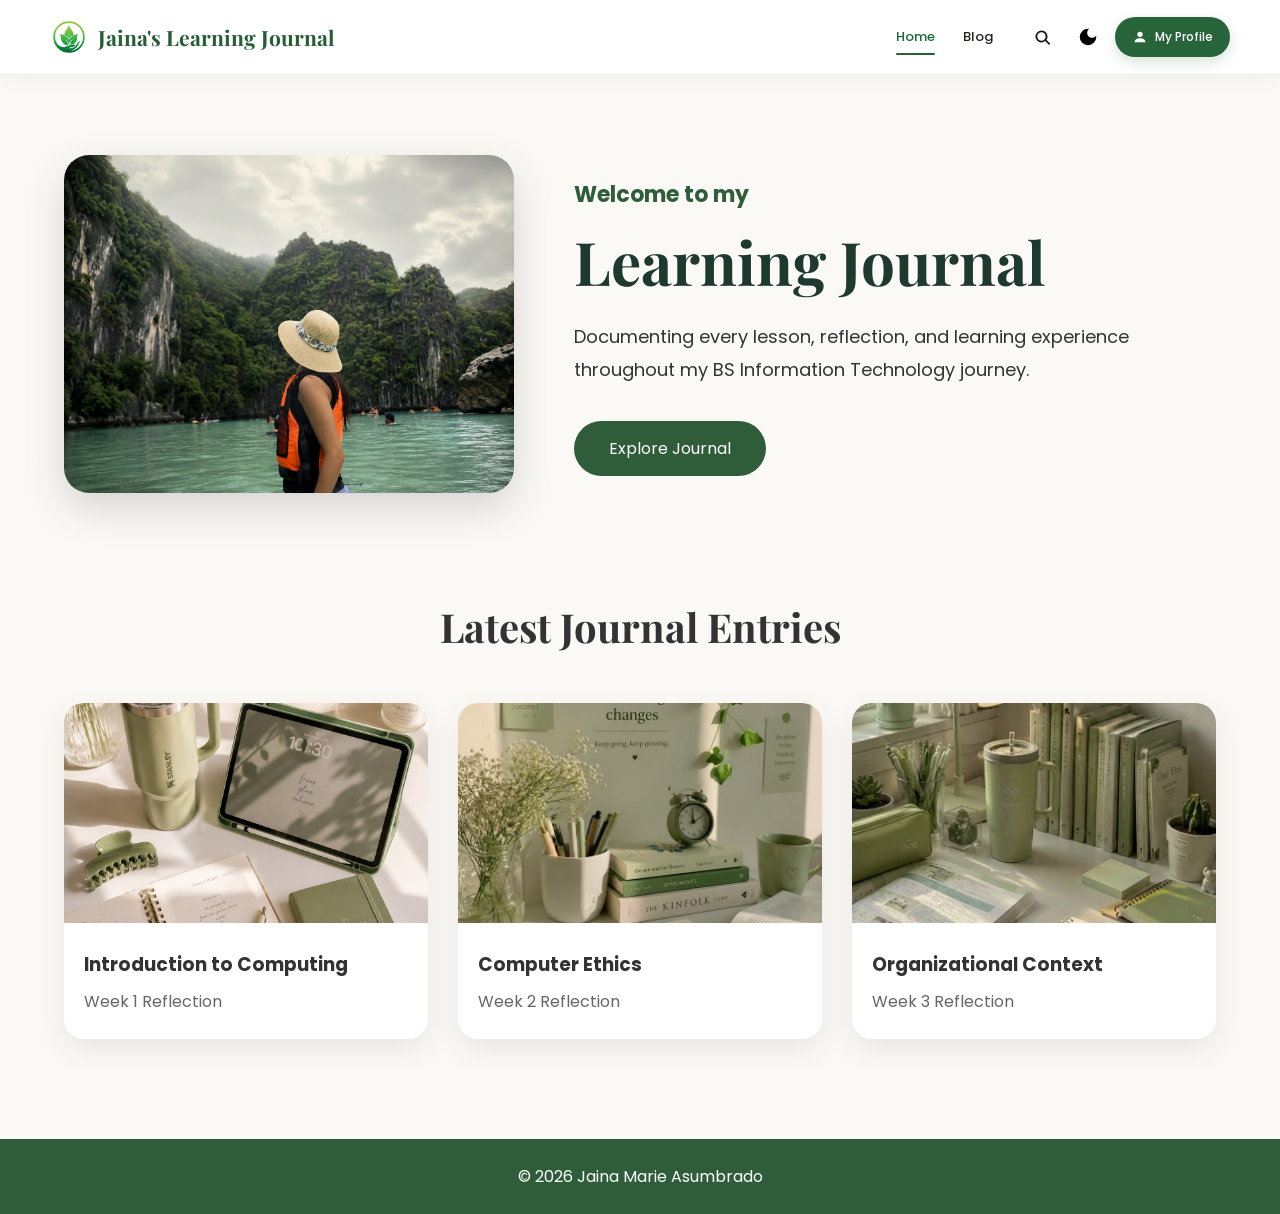
==== index.html @ c0e6b87e "Initial commit" ====
<!DOCTYPE html>
<html lang="en">
<head>
    <meta charset="UTF-8">
    <meta name="viewport" content="width=device-width, initial-scale=1.0">
    <title>Jaina's Learning Journal</title>

    <!-- Google Fonts -->
    <link href="https://fonts.googleapis.com/css2?family=Playfair+Display:wght@600;700&family=Poppins:wght@300;400;500;600&display=swap" rel="stylesheet">

    <!-- CSS -->
    <link rel="stylesheet" href="css/style.css">
    <link rel="stylesheet" href="css/responsive.css">
</head>
<body>

<!-- ================= NAVBAR ================= -->
<header class="site-header">
    <nav class="navbar">

        <!-- LOGO -->
        <a href="index.html" class="logo">
            <img
                src="images/logo.png"
                alt="Jaina's Learning Journal Logo"
            >

            <span>Jaina's Learning Journal</span>
        </a>

        <!-- RIGHT SIDE -->
        <div class="nav-menu">

            <ul class="nav-links">
                <li>
                    <a href="index.html" class="active">
                        Home
                    </a>
                </li>

                <li>
                    <a href="blog.html">
                        Blog
                    </a>
                </li>
            </ul>

            <div class="nav-actions">

                <!-- SEARCH BUTTON -->
                <button
                    type="button"
                    class="nav-icon-button"
                    id="navSearchButton"
                    aria-label="Search journal entries"
                    title="Search"
                >
                    <svg viewBox="0 0 24 24" aria-hidden="true">
                        <path
                            d="M10.8 4a6.8 6.8 0 1 0 4.25 12.1l4.42 4.42 1.41-1.41-4.42-4.42A6.8 6.8 0 0 0 10.8 4Zm0 2a4.8 4.8 0 1 1 0 9.6 4.8 4.8 0 0 1 0-9.6Z"
                        />
                    </svg>
                </button>

                <!-- DARK AND LIGHT MODE BUTTON -->
               <button
                     type="button"
                     class="nav-icon-button theme-switch"
                    id="theme-switch"
                    aria-label="Switch to dark mode"
                    title="Switch to dark mode"
                >
                    <img
                        src="images/dark-mode.svg"
                        alt=""
                        class="theme-icon moon-icon"
                    >

                    <img
                        src="images/light-mode.svg"
                        alt=""
                        class="theme-icon sun-icon"
                    >
                    </button>

                <!-- PROFILE BUTTON -->
                <a href="myprofile.html" class="profile-button">
                    <svg viewBox="0 0 24 24" aria-hidden="true">
                        <path
                            d="M12 12a4 4 0 1 0 0-8 4 4 0 0 0 0 8Zm0 2c-4.42 0-8 2.24-8 5v1h16v-1c0-2.76-3.58-5-8-5Z"
                        />
                    </svg>

                    <span>My Profile</span>
                </a>

            </div>

        </div>

    </nav>
</header>

    <!-- ================= HERO ================= -->
    <section class="hero">

        <div class="hero-image">
            <img src="images/hero.png" alt="Hero Image">
        </div>

        <div class="hero-content">

            <h3>Welcome to my</h3>

            <h1>Learning Journal</h1>

            <p>
                Documenting every lesson, reflection,
                and learning experience throughout
                my BS Information Technology journey.
            </p>

            <a href="blog.html" class="btn">
    Explore Journal
</a>

        </div>

    </section>

    <!-- ================= LATEST POSTS ================= -->

    <section class="latest">

        <h2>Latest Journal Entries</h2>

        <div class="cards">

            <div class="card">
                <img src="images/journal/post1.png" alt="">
                <h3>Introduction to Computing</h3>
                <p>Week 1 Reflection</p>
            </div>

            <div class="card">
                <img src="images/journal/post2.png" alt="">
                <h3>Computer Ethics</h3>
                <p>Week 2 Reflection</p>
            </div>

            <div class="card">
                <img src="images/journal/post3.png" alt="">
                <h3>Organizational Context</h3>
                <p>Week 3 Reflection</p>
            </div>

        </div>

    </section>

    <!-- ================= FOOTER ================= -->

    <footer>

        <p>
            © 2026 Jaina Marie Asumbrado
        </p>

    </footer>

    <script src="js/script.js"></script>

</body>
</html>
---- css/style.css ----
/* Google Font */
*{
    margin:0;
    padding:0;
    box-sizing:border-box;
    font-family:'Poppins',sans-serif;
}

html{
    scroll-behavior:smooth;
}

body{
    background:#FAF9F6;
    color:#333;
}

/* =========================================
   NAVBAR
========================================= */

.site-header{
    position:sticky;
    top:0;
    z-index:1000;

    width:100%;

    background:#ffffff;
    border-bottom:1px solid #eeeeea;

    box-shadow:0 3px 18px rgba(28,50,33,.05);
}

.navbar{
    width:min(1180px, calc(100% - 40px));
    min-height:74px;

    margin:0 auto;

    display:flex;
    align-items:center;
    justify-content:space-between;

    gap:40px;
}

/* LOGO */

.logo{
    display:inline-flex;
    align-items:center;
    gap:10px;

    color:#255d35;
    text-decoration:none;
    white-space:nowrap;
}

.logo img{
    width:38px;
    height:38px;

    display:block;
    object-fit:contain;
}

.logo span{
    color:#255d35;

    font-family:'Playfair Display', serif;
    font-size:21px;
    font-weight:700;
    line-height:1;
}

/* NAVIGATION MENU */

.nav-menu{
    margin-left:auto;

    display:flex;
    align-items:center;
    gap:30px;
}

.nav-links{
    display:flex;
    align-items:center;
    gap:28px;

    margin:0;
    padding:0;

    list-style:none;
}

.nav-links a {
    position: relative;
    min-height: 74px;

    display: flex;
    align-items: center;

    color: #202320;
    text-decoration: none;

    font-size: 13px;
    font-weight: 500;

    transition:
        color 0.25s ease,
        transform 0.25s ease;
}

.nav-links a:hover,
.nav-links a.active {
    color: #256238;
}

.nav-links a:hover {
    transform: translateY(-2px);
}

.nav-links a::after {
    content: "";
    position: absolute;
    left: 0;
    bottom: -4px;

    width: 100%;
    height: 2px;

    background: #256238;
    border-radius: 20px;

    transform: scaleX(0);
    transform-origin: center;
    transition: transform 0.3s ease;
}

.nav-links a:hover::after,
.nav-links a.active::after {
    transform: scaleX(1);
}

/* NAVBAR ACTIONS */

.nav-actions{
    display:flex;
    align-items:center;
    gap:8px;
}

/* SEARCH AND THEME ICON BUTTONS */

.nav-icon-button{
    position:relative;

    width:38px;
    height:38px;

    display:flex;
    align-items:center;
    justify-content:center;

    padding:0;

    background:transparent;
    color:#151815;

    border:0;
    border-radius:50%;

    appearance:none;
    cursor:pointer;

    transition:
        background-color .25s ease,
        color .25s ease,
        transform .25s ease;
}

.nav-icon-button:hover{
    background:#edf4ee;
    color:#256238;

    transform:translateY(-1px);
}

.nav-icon-button:focus-visible{
    outline:3px solid rgba(37,98,56,.18);
    outline-offset:2px;
}

.nav-icon-button svg{
    width:21px;
    height:21px;

    display:block;
    fill:currentColor;
}

/* DARK MODE ICONS */

.theme-switch{
    overflow:hidden;
}

.theme-icon{
    position:absolute;

    width:22px;
    height:22px;

    display:block;
    object-fit:contain;

    pointer-events:none;

    filter:brightness(0) saturate(100%);

    transition:
        opacity .3s ease,
        transform .35s ease;
}

.moon-icon{
    opacity:1;
    transform:rotate(0deg) scale(1);
}

.sun-icon{
    opacity:0;
    transform:rotate(-90deg) scale(.45);
}

/* PROFILE BUTTON */

.profile-button{
    min-height:40px;

    display:inline-flex;
    align-items:center;
    justify-content:center;
    gap:7px;

    padding:0 17px;

    background:#28643a;
    color:#ffffff;

    border-radius:50px;

    text-decoration:none;
    white-space:nowrap;

    font-size:12px;
    font-weight:500;

    box-shadow:0 5px 14px rgba(40,100,58,.18);

    transition:
        background-color .25s ease,
        box-shadow .25s ease,
        transform .25s ease;
}

.profile-button svg{
    width:16px;
    height:16px;

    fill:currentColor;
}

.profile-button:hover{
    background:#1f522f;

    box-shadow:0 8px 18px rgba(40,100,58,.24);

    transform:translateY(-1px);
}

.profile-button:focus-visible{
    outline:3px solid rgba(40,100,58,.2);
    outline-offset:3px;
}

/* HERO */

.hero{
    width:90%;
    max-width:1200px;
    margin:80px auto;
    display:flex;
    align-items:center;
    justify-content:space-between;
    gap:60px;
}

.hero-image img{
    width:450px;
    border-radius:25px;
    box-shadow:0 15px 40px rgba(0,0,0,.15);
}

.hero-content h3{
    color:#2F5D3A;
    font-size:22px;
    margin-bottom:10px;
}

.hero-content h1{
    font-family:'Playfair Display',serif;
    font-size:60px;
    margin-bottom:20px;
    color:#1e3a2f;
}

.hero-content p{
    font-size:18px;
    line-height:1.8;
    margin-bottom:35px;
}

.btn{
    display:inline-block;
    background:#2F5D3A;
    color:white;
    text-decoration:none;
    padding:15px 35px;
    border-radius:50px;
    transition:.3s;
}

.btn:hover{
    background:#406f4a;
    transform:translateY(-3px);
}

/* LATEST POSTS */

.latest{
    width:90%;
    max-width:1200px;
    margin:100px auto;
}

.latest h2{
    text-align:center;
    font-size:40px;
    font-family:'Playfair Display',serif;
    margin-bottom:50px;
}

.cards{
    display:grid;
    grid-template-columns:repeat(3,1fr);
    gap:30px;
}

.card{
    background:white;
    border-radius:20px;
    overflow:hidden;
    box-shadow:0 10px 30px rgba(0,0,0,.08);
    transition:.3s;
}

.card:hover{
    transform:translateY(-10px);
}

.card img{
    width:100%;
    height:220px;
    object-fit:cover;
}

.card h3{
    padding:20px 20px 10px;
}

.card p{
    padding:0 20px 25px;
    color:#666;
}

/* FOOTER */

footer{
    margin-top:100px;
    background:#2F5D3A;
    color:white;
    text-align:center;
    padding:25px;
}

/* BLOG PAGE */

.blog-header{
    text-align:center;
    padding:80px 20px 40px;
}

.blog-header h1{
    font-size:50px;
    font-family:'Playfair Display', serif;
    color:#2F5D3A;
}

.blog-header p{
    margin-top:15px;
    color:#666;
    font-size:18px;
}

.search-area{
    width:90%;
    max-width:1200px;
    margin:auto;
    display:flex;
    justify-content:space-between;
    gap:20px;
    margin-bottom:40px;
}

.search-area input{
    flex:1;
    padding:15px;
    border-radius:10px;
    border:none;
    box-shadow:0 5px 15px rgba(0,0,0,.08);
    font-size:16px;
}

.search-area button{
    background:#2F5D3A;
    color:white;
    border:none;
    padding:15px 30px;
    border-radius:10px;
    cursor:pointer;
}

.journal-container{
    width:90%;
    max-width:1200px;
    margin:auto;
    display:grid;
    grid-template-columns:repeat(auto-fit,minmax(320px,1fr));
    gap:30px;
    margin-bottom:80px;
}

.journal-card{
    background:white;
    border-radius:18px;
    overflow:hidden;
    box-shadow:0 10px 25px rgba(0,0,0,.08);
    transition:.3s;
}

.journal-card:hover{
    transform:translateY(-8px);
}

.journal-card img{
    width:100%;
    height:220px;
    object-fit:cover;
}

.journal-content{
    padding:20px;
}

.week{
    display:inline-block;
    background:#E7F3EA;
    color:#2F5D3A;
    padding:6px 12px;
    border-radius:20px;
    font-size:14px;
    margin-bottom:10px;
}

.journal-content h2{
    margin-bottom:10px;
}

.journal-content p{
    color:#666;
    line-height:1.6;
}

.date{
    margin-top:20px;
    color:#999;
    font-size:14px;
}
/* MODAL */

.modal{
    position:fixed;
    inset:0;
    background:rgba(0,0,0,.45);
    display:none;
    justify-content:center;
    align-items:center;
    z-index:999;
}

.modal-content{
    width:90%;
    max-width:550px;
    background:white;
    padding:30px;
    border-radius:20px;
}

.modal-content h2{
    margin-bottom:20px;
    color:#2F5D3A;
}

.modal-content input,
.modal-content textarea{

    width:100%;
    padding:14px;
    margin-bottom:15px;

    border:1px solid #ddd;

    border-radius:10px;

    font-size:15px;
}

.modal-buttons{

    display:flex;

    justify-content:flex-end;

    gap:10px;
}

.modal-buttons button{

    padding:12px 24px;

    border:none;

    border-radius:10px;

    cursor:pointer;
}

#cancelBtn{

    background:#999;
    color:white;
}

#saveBtn{

    background:#2F5D3A;
    color:white;
}
.card-buttons{
    display:flex;
    gap:10px;
    margin-top:15px;
}

.edit-btn,
.delete-btn{
    border:none;
    padding:8px 16px;
    border-radius:8px;
    cursor:pointer;
    font-size:14px;
}

.edit-btn{
    background:#2F5D3A;
    color:white;
}

.delete-btn{
    background:#d9534f;
    color:white;
}

.edit-btn:hover{
    background:#24482d;
}

.delete-btn:hover{
    background:#c9302c;
}
/* =========================================
   THEME ICON ANIMATION
========================================= */

.theme-icon{
    position:absolute;
    width:22px;
    height:22px;
    object-fit:contain;
    pointer-events:none;

    transition:
        opacity .3s ease,
        transform .4s ease,
        filter .3s ease;
}

/* Light mode: moon ang visible */

.moon-icon{
    opacity:1;
    transform:rotate(0deg) scale(1);
}

.sun-icon{
    opacity:0;
    transform:rotate(-90deg) scale(.45);
}

/* Dark mode: sun ang visible */

body.dark-mode .moon-icon{
    opacity:0;
    transform:rotate(90deg) scale(.45);
}

body.dark-mode .sun-icon{
    opacity:1;
    transform:rotate(0deg) scale(1);
    filter:brightness(0) invert(1);
}
/* =========================================
   DARK MODE: SHARED ELEMENTS AND HOMEPAGE
========================================= */

body{
    transition:
        background-color .3s ease,
        color .3s ease;
}

body.dark-mode{
    background:#111713;
    color:#e8efe9;
}

/* Navbar */

body.dark-mode .site-header,
body.dark-mode header{
    background:#171e19;
    border-color:#2d3930;
    box-shadow:0 4px 20px rgba(0,0,0,.28);
}

body.dark-mode .logo span{
    color:#a7d4af;
}

body.dark-mode .nav-links a{
    color:#d8e1da;
}

body.dark-mode .nav-links a:hover,
body.dark-mode .nav-links a.active{
    color:#91c99c;
}

body.dark-mode .nav-links a::after{
    background:#91c99c;
}

body.dark-mode .nav-icon-button{
    color:#edf3ee;
}

body.dark-mode .nav-icon-button:hover{
    background:#263229;
    color:#a7d4af;
}

body.dark-mode .profile-button{
    background:#347444;
    color:#ffffff;
}

body.dark-mode .profile-button:hover{
    background:#408750;
}

/* Homepage hero */

body.dark-mode .hero-content h3{
    color:#91c99c;
}

body.dark-mode .hero-content h1{
    color:#d9eadc;
}

body.dark-mode .hero-content p{
    color:#bdc9c0;
}

body.dark-mode .hero-image img{
    box-shadow:0 18px 45px rgba(0,0,0,.4);
}

/* Homepage latest posts */

body.dark-mode .latest h2{
    color:#e7eee8;
}

body.dark-mode .card{
    background:#1b241d;
    border:1px solid #2e3931;
    box-shadow:0 10px 30px rgba(0,0,0,.3);
}

body.dark-mode .card h3{
    color:#edf3ee;
}

body.dark-mode .card p{
    color:#aebbb1;
}

/* Shared buttons */

body.dark-mode .btn{
    background:#347444;
}

body.dark-mode .btn:hover{
    background:#408750;
}

/* Footer */

body.dark-mode footer{
    background:#173d22;
    color:#edf3ee;
}

/* =========================================
   HOMEPAGE DARK MODE
========================================= */

body.dark-mode{
    background:#111713;
    color:#e8efe9;
}

body.dark-mode header,
body.dark-mode .site-header{
    background:#171e19;
    border-color:#2d3930;
    box-shadow:0 4px 20px rgba(0,0,0,.28);
}

body.dark-mode .logo span{
    color:#a7d4af;
}

body.dark-mode .nav-links a{
    color:#d8e1da;
}

body.dark-mode .nav-links a:hover,
body.dark-mode .nav-links a.active{
    color:#91c99c;
}

body.dark-mode .nav-links a::after{
    background:#91c99c;
}

body.dark-mode .nav-icon-button{
    color:#edf3ee;
}

body.dark-mode .nav-icon-button:hover{
    background:#263229;
    color:#a7d4af;
}

body.dark-mode .hero-content h3{
    color:#91c99c;
}

body.dark-mode .hero-content h1{
    color:#d9eadc;
}

body.dark-mode .hero-content p{
    color:#bdc9c0;
}

body.dark-mode .hero-image img{
    box-shadow:0 18px 45px rgba(0,0,0,.4);
}

body.dark-mode .latest h2{
    color:#e7eee8;
}

body.dark-mode .card{
    background:#1b241d;
    color:#edf3ee;
    border:1px solid #2e3931;
    box-shadow:0 10px 30px rgba(0,0,0,.3);
}

body.dark-mode .card h3{
    color:#edf3ee;
}

body.dark-mode .card p{
    color:#aebbb1;
}

body.dark-mode .btn,
body.dark-mode .profile-button{
    background:#347444;
}

body.dark-mode footer{
    background:#173d22;
    color:#edf3ee;
}

/* Moon and sun animation */

body.dark-mode .moon-icon{
    opacity:0;
    transform:rotate(90deg) scale(.45);
}

body.dark-mode .sun-icon{
    opacity:1;
    transform:rotate(0deg) scale(1);
    filter:brightness(0) invert(1);
}

/* =========================================
   DARK MODE
========================================= */

body{
    transition:
        background-color .3s ease,
        color .3s ease;
}

body.dark-mode{
    background:#111713;
    color:#e8efe9;
}

/* NAVBAR */

body.dark-mode .site-header{
    background:#171e19;
    border-color:#2d3930;
    box-shadow:0 4px 20px rgba(0,0,0,.28);
}

body.dark-mode .logo span{
    color:#a7d4af;
}

body.dark-mode .nav-links a{
    color:#d8e1da;
}

body.dark-mode .nav-links a:hover,
body.dark-mode .nav-links a.active{
    color:#91c99c;
}

body.dark-mode .nav-links a::after{
    background:#91c99c;
}

body.dark-mode .nav-icon-button{
    color:#edf3ee;
}

body.dark-mode .nav-icon-button:hover{
    background:#263229;
    color:#a7d4af;
}

/* MOON AND SUN */

body.dark-mode .moon-icon{
    opacity:0;
    transform:rotate(90deg) scale(.45);
}

body.dark-mode .sun-icon{
    opacity:1;
    transform:rotate(0deg) scale(1);
    filter:brightness(0) invert(1);
}

/* HERO */

body.dark-mode .hero-content h3{
    color:#91c99c;
}

body.dark-mode .hero-content h1{
    color:#d9eadc;
}

body.dark-mode .hero-content p{
    color:#bdc9c0;
}

body.dark-mode .hero-image img{
    box-shadow:0 18px 45px rgba(0,0,0,.4);
}

/* LATEST POSTS */

body.dark-mode .latest h2{
    color:#e7eee8;
}

body.dark-mode .card{
    background:#1b241d;
    border:1px solid #2e3931;
    box-shadow:0 10px 30px rgba(0,0,0,.3);
}

body.dark-mode .card h3{
    color:#edf3ee;
}

body.dark-mode .card p{
    color:#aebbb1;
}

/* BUTTONS AND FOOTER */

body.dark-mode .btn,
body.dark-mode .profile-button{
    background:#347444;
}

body.dark-mode .btn:hover,
body.dark-mode .profile-button:hover{
    background:#408750;
}

body.dark-mode footer{
    background:#173d22;
    color:#edf3ee;
}
.theme-switch{
    position:relative;
    overflow:hidden;
}

.theme-icon{
    position:absolute;
    width:22px;
    height:22px;
    object-fit:contain;
    pointer-events:none;

    transition:
        opacity .3s ease,
        transform .4s ease;
}

.moon-icon{
    opacity:1;
    transform:rotate(0deg) scale(1);
}

.sun-icon{
    opacity:0;
    transform:rotate(-90deg) scale(.45);
}
/* FINAL OVERRIDE: Home and Blog animation */

body .site-header .navbar .nav-links a {
    position: relative;
    display: inline-block;
    padding: 10px 3px;
    text-decoration: none;
}

body .site-header .navbar .nav-links a::after {
    content: "";
    position: absolute;
    left: 0;
    bottom: 2px;

    width: 100%;
    height: 2px;

    background: #176b3a;
    border-radius: 20px;

    transform: scaleX(0);
    transform-origin: center;
    transition: transform 0.3s ease;
}

body .site-header .navbar .nav-links a:hover::after,
body .site-header .navbar .nav-links a.active::after {
    transform: scaleX(1);
}

body .site-header .navbar .nav-links a:hover,
body .site-header .navbar .nav-links a.active {
    color: #176b3a;
}

body.dark-mode .site-header .navbar .nav-links a::after {
    background: #91d3a5;
}

body.dark-mode .site-header .navbar .nav-links a:hover,
body.dark-mode .site-header .navbar .nav-links a.active {
    color: #91d3a5;
}
/* Underline directly below Home and Blog text */

body .site-header .navbar .nav-links {
    align-items: center;
}

body .site-header .navbar .nav-links a {
    position: relative;
    display: inline-flex;
    align-items: center;

    min-height: auto !important;
    padding: 8px 0 !important;
}

body .site-header .navbar .nav-links a::after {
    content: "";
    position: absolute;

    left: 0;
    right: 0;
    top: auto !important;
    bottom: 0 !important;

    width: 100%;
    height: 2px;

    background: #256238;
    border-radius: 20px;

    transform: scaleX(0);
    transform-origin: center;
    transition: transform 0.25s ease;
}

body .site-header .navbar .nav-links a:hover::after,
body .site-header .navbar .nav-links a.active::after {
    transform: scaleX(1);
}
---- css/responsive.css ----
/* =========================================
   BLOG PAGE RESPONSIVE
========================================= */

@media (max-width:1000px){

    .blog-main{
        width:92%;
        padding-top:70px;
    }

    .blog-page .blog-header h1{
        font-size:48px;
    }

    .blog-page .journal-container{
        grid-template-columns:repeat(2, minmax(0, 1fr));
    }

    .blog-page .journal-card > img{
        height:230px;
    }
}

@media (max-width:700px){

    .blog-main{
        width:90%;
        padding:55px 0 80px;
    }

    .blog-page .blog-header{
        margin-bottom:35px;
    }

    .blog-page .blog-header h1{
        font-size:39px;
    }

    .blog-page .blog-description{
        font-size:15px;
        line-height:1.7;
    }

    .blog-page .journal-tools{
        grid-template-columns:1fr;
        gap:12px;

        margin-bottom:32px;
    }

    .blog-page .search-box input,
    .blog-page .add-journal-button{
        min-height:56px;
    }

    .blog-page .add-journal-button{
        width:100%;
    }

    .blog-page .journal-container{
        grid-template-columns:1fr;
        gap:24px;
    }

    .blog-page .journal-card > img{
        height:225px;
    }

    .blog-page .journal-content{
        padding:22px;
    }

    .blog-page .journal-content h2{
        font-size:22px;
    }

    .blog-page .form-row{
        grid-template-columns:1fr;
        gap:0;
    }

    .blog-page .modal{
        align-items:flex-start;
        overflow-y:auto;
    }

    .blog-page .modal-content{
        margin:auto;
        padding:24px;
    }
}
/* =========================================
   NAVBAR RESPONSIVE
========================================= */

@media (max-width:900px){

    .navbar{
        width:min(94%, 1180px);
        gap:20px;
    }

    .logo span{
        font-size:18px;
    }

    .nav-menu{
        gap:18px;
    }

    .nav-links{
        gap:18px;
    }
}

@media (max-width:700px){

    .navbar{
        min-height:68px;
    }

    .logo img{
        width:34px;
        height:34px;
    }

    .logo span{
        display:none;
    }

    .nav-links{
        gap:14px;
    }

    .nav-links a{
        min-height:68px;
        font-size:12px;
    }

    .nav-links a::after{
        bottom:12px;
    }

    .nav-icon-button{
        width:36px;
        height:36px;
    }

    .profile-button{
        width:38px;
        height:38px;
        min-height:38px;

        padding:0;

        border-radius:50%;
    }

    .profile-button span{
        display:none;
    }
}

@media (max-width:480px){

    .navbar{
        width:94%;
        gap:10px;
    }

    .nav-menu{
        gap:8px;
    }

    .nav-links{
        gap:10px;
    }

    .nav-actions{
        gap:3px;
    }

    .nav-icon-button{
        width:34px;
        height:34px;
    }
}
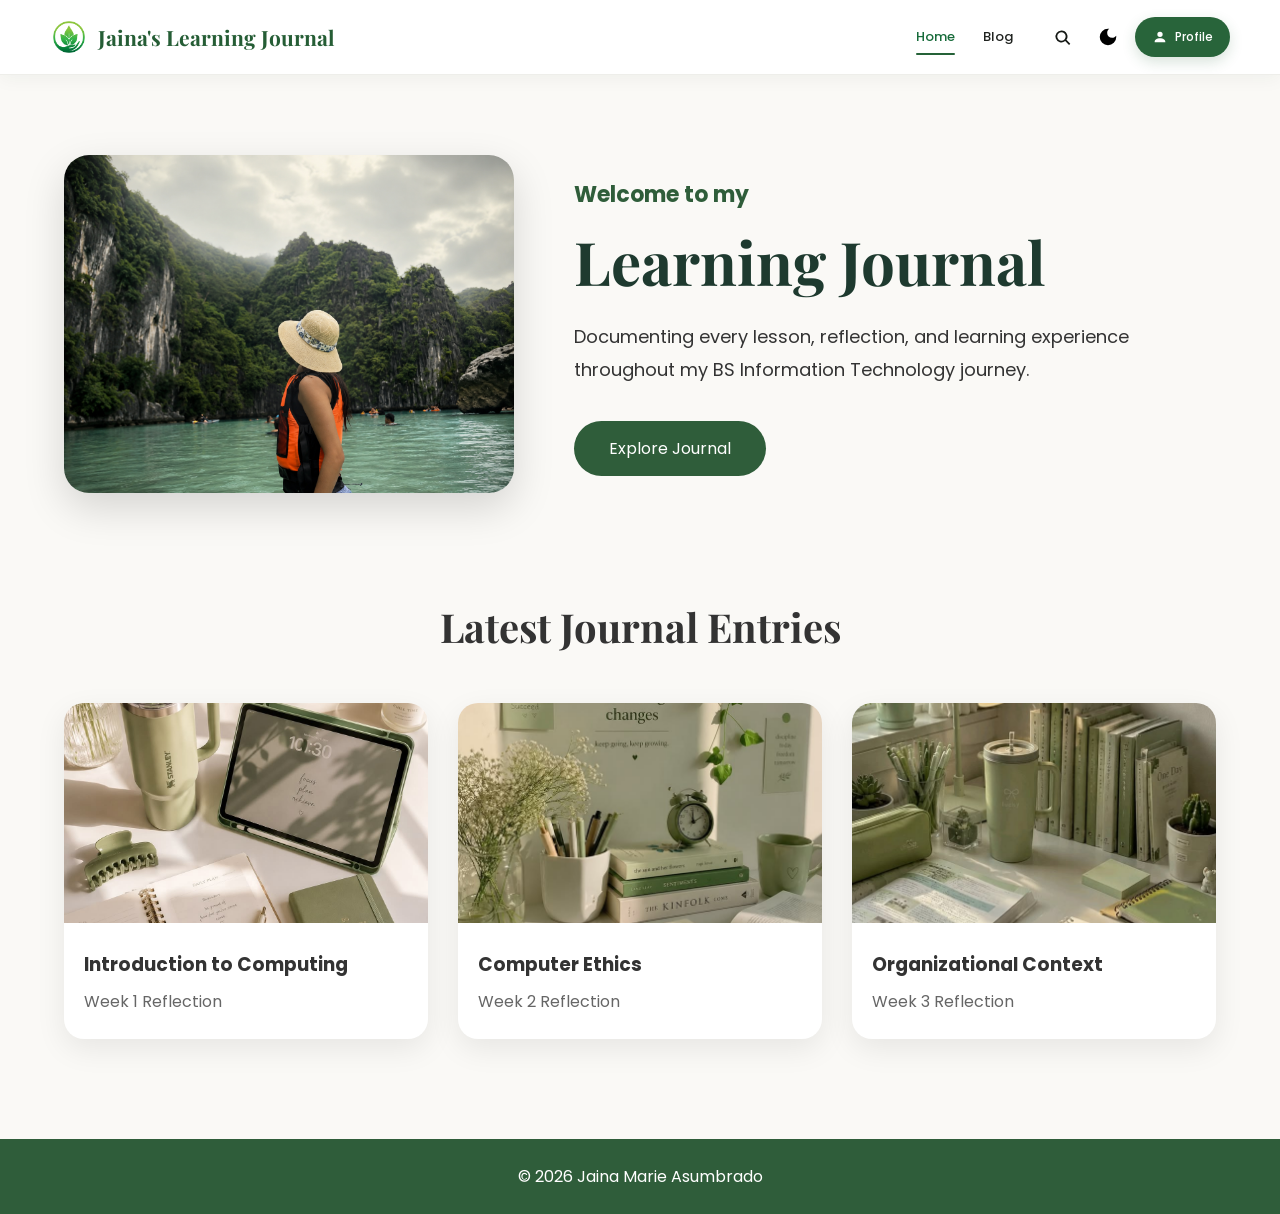
==== commit 012edcd8: "Updated homepage and profile" ====
--- a/index.html
+++ b/index.html
@@ -91,7 +91,7 @@
                         />
                     </svg>
 
-                    <span>My Profile</span>
+                    <span>Profile</span>
                 </a>
 
             </div>
--- a/css/style.css
+++ b/css/style.css
@@ -1081,3 +1081,20 @@
 body .site-header .navbar .nav-links a.active::after {
     transform: scaleX(1);
 }
+/* =====================================
+   NAVBAR BRAND DARK MODE FIX
+===================================== */
+
+body.dark-mode .logo,
+body.dark-mode .brand,
+body.dark-mode .navbar-brand,
+body.dark-mode .site-title {
+    color: #d9eadc !important;
+}
+
+
+body.dark-mode .logo span,
+body.dark-mode .brand span,
+body.dark-mode .navbar-brand span {
+    color: #d9eadc !important;
+}
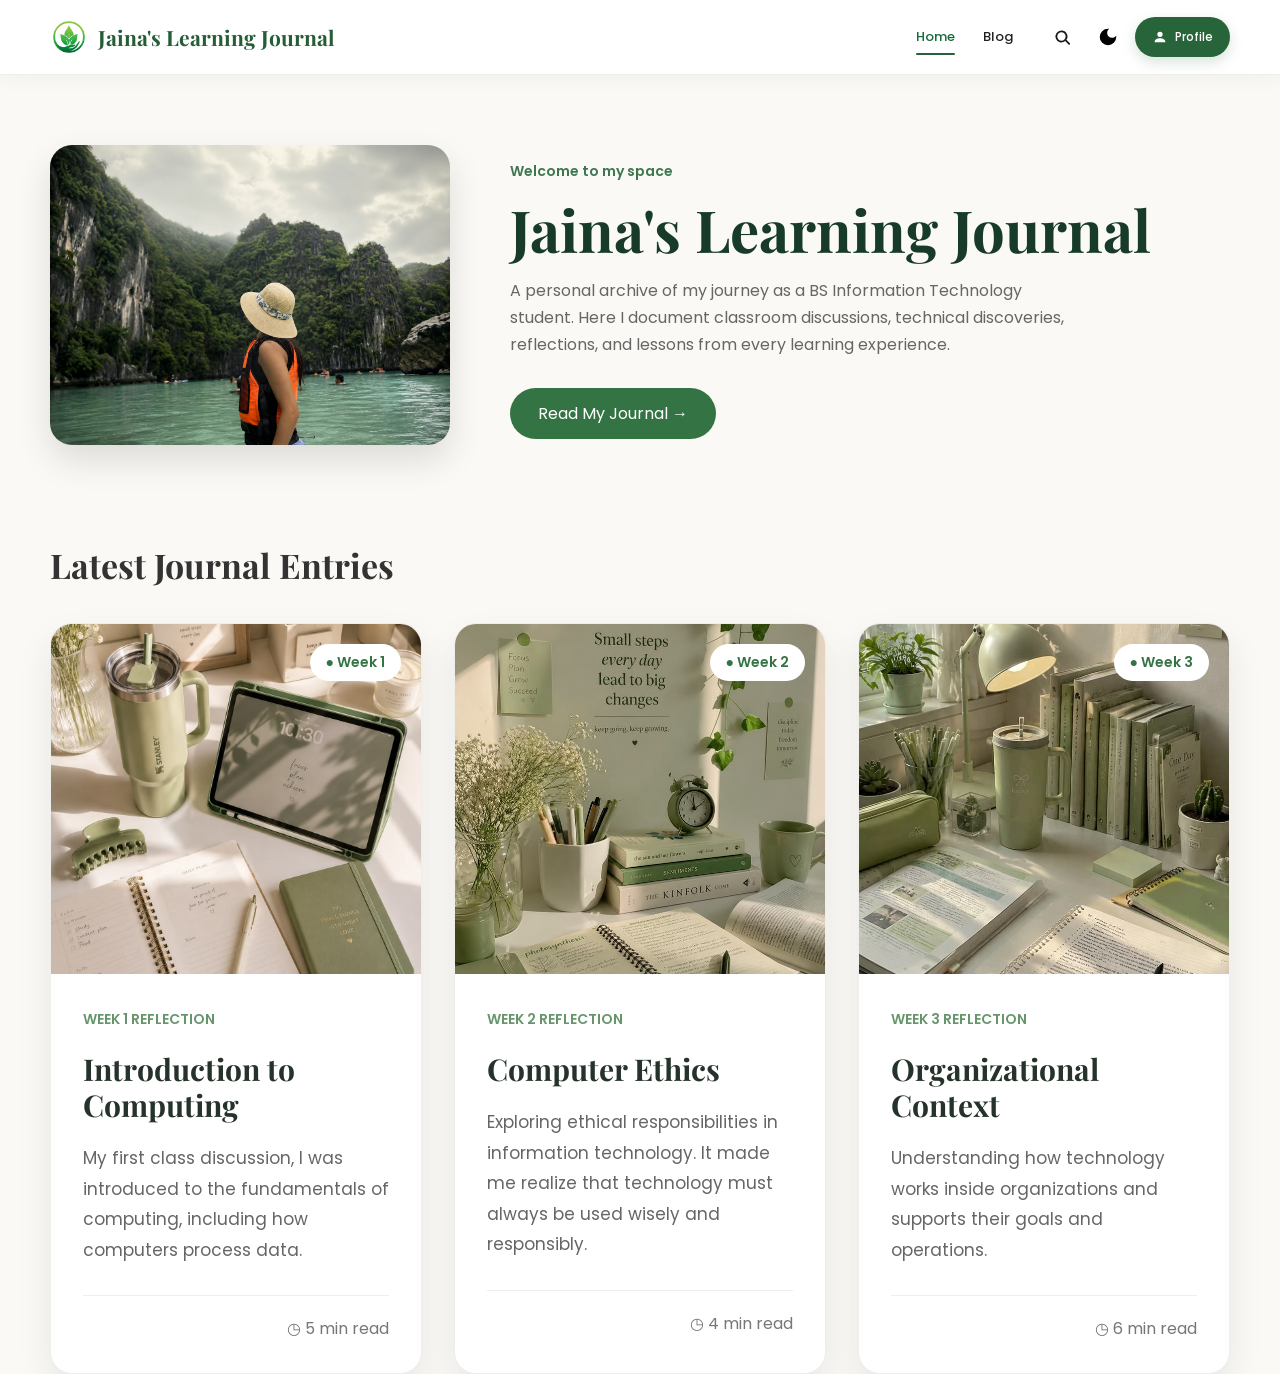
==== commit 9f174321: "Updated homepage and profile" ====
--- a/index.html
+++ b/index.html
@@ -101,72 +101,262 @@
     </nav>
 </header>
 
-    <!-- ================= HERO ================= -->
-    <section class="hero">
-
-        <div class="hero-image">
-            <img src="images/hero.png" alt="Hero Image">
-        </div>
-
-        <div class="hero-content">
-
-            <h3>Welcome to my</h3>
-
-            <h1>Learning Journal</h1>
-
-            <p>
-                Documenting every lesson, reflection,
-                and learning experience throughout
-                my BS Information Technology journey.
-            </p>
-
-            <a href="blog.html" class="btn">
-    Explore Journal
-</a>
-
-        </div>
-
-    </section>
-
-    <!-- ================= LATEST POSTS ================= -->
-
-    <section class="latest">
-
-        <h2>Latest Journal Entries</h2>
-
-        <div class="cards">
-
-            <div class="card">
-                <img src="images/journal/post1.png" alt="">
-                <h3>Introduction to Computing</h3>
-                <p>Week 1 Reflection</p>
-            </div>
-
-            <div class="card">
-                <img src="images/journal/post2.png" alt="">
-                <h3>Computer Ethics</h3>
-                <p>Week 2 Reflection</p>
-            </div>
-
-            <div class="card">
-                <img src="images/journal/post3.png" alt="">
-                <h3>Organizational Context</h3>
-                <p>Week 3 Reflection</p>
-            </div>
-
-        </div>
-
-    </section>
-
-    <!-- ================= FOOTER ================= -->
-
-    <footer>
+   <!-- ================= HERO ================= -->
+
+<section class="home-hero">
+
+    <div class="home-hero-image">
+
+        <img src="images/hero.png" alt="Learning Journal">
+
+    </div>
+
+
+    <div class="home-hero-content">
+
+        <span>
+            Welcome to my space
+        </span>
+
+
+        <h1>
+            Jaina's Learning Journal
+        </h1>
+
 
         <p>
-            © 2026 Jaina Marie Asumbrado
+            A personal archive of my journey as a BS Information Technology student.
+            Here I document classroom discussions, technical discoveries,
+            reflections, and lessons from every learning experience.
         </p>
 
-    </footer>
+
+        <a href="blog.html">
+            Read My Journal →
+        </a>
+
+
+    </div>
+
+
+</section>
+
+<!-- ================= LATEST POSTS ================= -->
+
+<section class="home-latest">
+
+
+    <div class="section-header">
+
+        <h2>
+            Latest Journal Entries
+        </h2>
+
+
+    </div>
+
+
+
+    <div class="home-post-grid">
+
+
+
+        <!-- WEEK 1 -->
+
+        <article class="journal-card">
+
+
+            <div class="journal-image">
+
+                <img src="images/journal/post1.png">
+
+
+                <span>
+                    ● Week 1
+                </span>
+
+            </div>
+
+
+
+            <div class="journal-body">
+
+
+                <small>
+                    WEEK 1 REFLECTION
+                </small>
+
+
+                <h3>
+                    Introduction to Computing
+                </h3>
+
+
+
+                <p>
+                    My first class discussion, I was introduced to the fundamentals of computing, including how computers process data.
+                </p>
+
+
+
+                <div class="journal-footer">
+
+
+                    <a href="blog.html">
+                        
+                    </a>
+
+
+                    <span>
+                        ◷ 5 min read
+                    </span>
+
+
+                </div>
+
+
+            </div>
+
+
+        </article>
+
+
+
+
+
+        <!-- WEEK 2 -->
+
+        <article class="journal-card">
+
+
+            <div class="journal-image">
+
+                <img src="images/journal/post2.png">
+
+
+                <span>
+                    ● Week 2
+                </span>
+
+            </div>
+
+
+
+            <div class="journal-body">
+
+
+                <small>
+                    WEEK 2 REFLECTION
+                </small>
+
+
+                <h3>
+                    Computer Ethics
+                </h3>
+
+
+
+                <p>
+                    Exploring ethical responsibilities in information
+                    technology. It made me realize that technology
+                    must always be used wisely and responsibly.
+                </p>
+
+
+
+                <div class="journal-footer">
+
+
+                    <a href="blog.html">
+                        
+                    </a>
+
+
+                    <span>
+                        ◷ 4 min read
+                    </span>
+
+
+                </div>
+
+
+            </div>
+
+
+        </article>
+
+
+
+
+
+
+        <!-- WEEK 3 -->
+
+        <article class="journal-card">
+
+
+            <div class="journal-image">
+
+                <img src="images/journal/post3.png">
+
+
+                <span>
+                    ● Week 3
+                </span>
+
+            </div>
+
+
+
+            <div class="journal-body">
+
+
+                <small>
+                    WEEK 3 REFLECTION
+                </small>
+
+
+                <h3>
+                    Organizational Context
+                </h3>
+
+
+
+                <p>
+                    Understanding how technology works inside
+                    organizations and supports their goals
+                    and operations.
+                </p>
+
+
+
+                <div class="journal-footer">
+
+
+                    <a href="blog.html">
+                        
+                    </a>
+
+
+                    <span>
+                        ◷ 6 min read
+                    </span>
+
+
+                </div>
+
+
+            </div>
+
+
+        </article>
+
+
+
+    </div>
+
+
+</section>
 
     <script src="js/script.js"></script>
 
--- a/css/style.css
+++ b/css/style.css
@@ -286,41 +286,76 @@
     outline-offset:3px;
 }
 
-/* HERO */
+/* =========================================
+   PREMIUM JOURNAL HERO
+========================================= */
 
 .hero{
-    width:90%;
-    max-width:1200px;
-    margin:80px auto;
-    display:flex;
-    align-items:center;
-    justify-content:space-between;
-    gap:60px;
-}
+    width:min(1180px, calc(100% - 100px));
+    margin:70px auto 90px;
+
+    grid-template-columns:460px 1fr;
+
+    gap:55px;
+}
+
 
 .hero-image img{
-    width:450px;
-    border-radius:25px;
-    box-shadow:0 15px 40px rgba(0,0,0,.15);
-}
+
+    width:100%;
+
+    height: 390px;
+
+    object-fit:cover;
+
+    border-radius:24px;
+
+    box-shadow:
+    0 20px 45px rgba(0,0,0,.12);
+
+}
+
 
 .hero-content h3{
-    color:#2F5D3A;
-    font-size:22px;
-    margin-bottom:10px;
-}
+
+    color:#4d7d59;
+
+    font-size:14px;
+
+    font-weight:600;
+
+    margin-bottom:18px;
+
+}
+
 
 .hero-content h1{
+
     font-family:'Playfair Display',serif;
-    font-size:60px;
-    margin-bottom:20px;
-    color:#1e3a2f;
-}
+
+    font-size:72px;
+
+    line-height:-1;
+
+    color:#173d2a;
+
+    margin-bottom:22px;
+
+}
+
 
 .hero-content p{
-    font-size:18px;
+
+    max-width:560px;
+
+    font-size:16px;
+
     line-height:1.8;
+
+    color:#666;
+
     margin-bottom:35px;
+
 }
 
 .btn{
@@ -338,63 +373,10 @@
     transform:translateY(-3px);
 }
 
-/* LATEST POSTS */
-
-.latest{
-    width:90%;
-    max-width:1200px;
-    margin:100px auto;
-}
-
-.latest h2{
-    text-align:center;
-    font-size:40px;
-    font-family:'Playfair Display',serif;
-    margin-bottom:50px;
-}
-
-.cards{
-    display:grid;
-    grid-template-columns:repeat(3,1fr);
-    gap:30px;
-}
-
-.card{
-    background:white;
-    border-radius:20px;
-    overflow:hidden;
-    box-shadow:0 10px 30px rgba(0,0,0,.08);
-    transition:.3s;
-}
-
-.card:hover{
-    transform:translateY(-10px);
-}
-
-.card img{
-    width:100%;
-    height:220px;
-    object-fit:cover;
-}
-
-.card h3{
-    padding:20px 20px 10px;
-}
-
-.card p{
-    padding:0 20px 25px;
-    color:#666;
-}
-
-/* FOOTER */
-
-footer{
-    margin-top:100px;
-    background:#2F5D3A;
-    color:white;
-    text-align:center;
-    padding:25px;
-}
+/* =========================================
+   LATEST JOURNAL ENTRIES
+========================================= */
+
 
 /* BLOG PAGE */
 
@@ -1097,4 +1079,1047 @@
 body.dark-mode .brand span,
 body.dark-mode .navbar-brand span {
     color: #d9eadc !important;
+}
+/* =========================================
+   PREMIUM HOME DARK MODE
+========================================= */
+
+
+body.dark-mode .hero-content h1{
+
+    color:#e8f3eb !important;
+
+}
+
+
+body.dark-mode .hero-content p{
+
+    color:#c1ccc4;
+
+}
+
+
+body.dark-mode .latest h2{
+
+    color:#edf3ee;
+
+}
+
+
+body.dark-mode .card{
+
+    background:#18251d;
+
+    border-color:#304035;
+
+}
+
+
+body.dark-mode .card h3{
+
+    color:#edf3ee;
+
+}
+
+
+body.dark-mode .card p{
+
+    color:#b8c5bc;
+
+}
+/* =========================================
+ JOURNAL INFORMATION SECTION
+========================================= */
+
+
+.journal-info{
+
+width:min(1180px, calc(100% - 80px));
+
+margin:70px auto;
+
+display:grid;
+
+grid-template-columns:350px 1fr;
+
+gap:25px;
+
+}
+
+
+.quote-card,
+.find-card{
+
+background:white;
+
+border-radius:18px;
+
+padding:30px;
+
+border:1px solid #eeeeea;
+
+}
+
+
+
+.quote-icon{
+
+font-size:50px;
+
+color:#5c9868;
+
+}
+
+
+.quote-card p{
+
+font-family:'Playfair Display',serif;
+
+font-style:italic;
+
+line-height:1.7;
+
+}
+
+
+
+.find-grid{
+
+display:grid;
+
+grid-template-columns:repeat(4,1fr);
+
+gap:20px;
+
+}
+
+
+
+.find-grid h3{
+
+font-size:14px;
+
+color:#285f38;
+
+}
+
+
+.find-grid p{
+
+font-size:13px;
+
+color:#777;
+
+}
+
+
+/* NEWSLETTER */
+
+
+.newsletter{
+
+width:min(1180px, calc(100% - 80px));
+
+margin:40px auto;
+
+padding:20px;
+
+border-radius:18px;
+
+background:white;
+
+border:1px solid #eeeeea;
+
+display:flex;
+
+align-items:center;
+
+gap:20px;
+
+}
+
+
+.newsletter input{
+
+flex:1;
+
+padding:12px 20px;
+
+border-radius:20px;
+
+border:1px solid #ddd;
+
+}
+
+
+.newsletter button{
+
+background:#347444;
+
+color:white;
+
+border:none;
+
+padding:12px 25px;
+
+border-radius:20px;
+
+}
+
+/* =========================================
+   NEW HOMEPAGE DESIGN
+========================================= */
+
+
+/* HERO */
+
+.home-hero{
+
+    width:min(1180px, calc(100% - 80px));
+
+    margin:70px auto 90px;
+
+    display:grid;
+
+    grid-template-columns:400px 1fr;
+
+    align-items:center;
+
+    gap:60px;
+
+}
+
+
+.home-hero-image img{
+
+    width:400px;
+
+    height:300px;
+
+    object-fit:cover;
+
+    border-radius:22px;
+
+    box-shadow:0 15px 35px rgba(0,0,0,.12);
+
+}
+
+
+
+.home-hero-content span{
+
+    color:#3f7650;
+
+    font-size:14px;
+
+    font-weight:600;
+
+}
+
+
+
+.home-hero-content h1{
+
+    font-family:'Playfair Display',serif;
+
+    font-size:58px;
+
+    line-height:1.1;
+
+    margin:15px 0;
+
+    color:#173b28;
+
+}
+
+
+
+.home-hero-content p{
+
+    max-width:560px;
+
+    line-height:1.7;
+
+    color:#666;
+
+    margin-bottom:30px;
+
+}
+
+
+
+.home-hero-content a{
+
+    display:inline-block;
+
+    background:#347444;
+
+    color:white;
+
+    padding:13px 28px;
+
+    border-radius:30px;
+
+    text-decoration:none;
+
+}
+
+
+
+/* LATEST JOURNAL */
+
+
+.home-latest{
+
+    width:min(1180px, calc(100% - 80px));
+
+    margin:auto;
+
+}
+
+
+
+.section-header{
+
+    display:flex;
+
+    justify-content:space-between;
+
+    align-items:center;
+
+    margin-bottom:35px;
+
+}
+
+
+
+.section-header h2{
+
+    font-family:'Playfair Display',serif;
+
+    font-size:34px;
+
+}
+
+
+
+.section-header a{
+
+    color:#347444;
+
+    text-decoration:none;
+
+}
+
+
+
+.home-post-grid{
+
+    display:grid;
+
+    grid-template-columns:repeat(3,1fr);
+
+    gap:25px;
+
+}
+
+
+
+/* =========================================
+   JOURNAL CARD DESIGN
+========================================= */
+
+
+.journal-card{
+
+    background:white;
+
+    border-radius:22px;
+
+    overflow:hidden;
+
+    border:1px solid #eeeeea;
+
+    box-shadow:0 12px 35px rgba(0,0,0,.08);
+
+}
+
+
+.journal-image{
+
+    position:relative;
+
+}
+
+
+.journal-image img{
+
+    width:100%;
+
+    height:350px;
+
+    object-fit:cover;
+
+    display:block;
+
+}
+
+
+
+.journal-image span{
+
+    position:absolute;
+
+    top:20px;
+
+    right:20px;
+
+    background:white;
+
+    color:#347444;
+
+    padding:8px 16px;
+
+    border-radius:30px;
+
+    font-weight:600;
+
+}
+
+
+
+.journal-body{
+
+    padding:30px;
+
+}
+
+
+
+.journal-body small{
+
+    color:#67966d;
+
+    font-weight:600;
+
+}
+
+
+
+.journal-body h3{
+
+    font-family:'Playfair Display',serif;
+
+    font-size:30px;
+
+    margin:18px 0;
+
+    color:#26332b;
+
+}
+
+
+
+.journal-body p{
+
+    font-size:16px;
+
+    line-height:1.7;
+
+    color:#666;
+
+}
+
+
+
+.journal-footer{
+
+    display:flex;
+
+    justify-content:space-between;
+
+    border-top:1px solid #eeeeea;
+
+    margin-top:25px;
+
+    padding-top:20px;
+
+}
+
+
+
+.journal-footer a{
+
+    color:#347444;
+
+}
+
+
+
+/* DISCOVER SECTION */
+
+
+.home-discover{
+
+    width:min(1180px, calc(100% - 80px));
+
+    margin:70px auto;
+
+    display:grid;
+
+    grid-template-columns:330px 1fr;
+
+    gap:25px;
+
+}
+
+
+
+.quote-box,
+.discover-box{
+
+    background:white;
+
+    border-radius:18px;
+
+    border:1px solid #eeeeea;
+
+    padding:30px;
+
+}
+
+
+
+.quote-box h2{
+
+    font-size:50px;
+
+    color:#5b9867;
+
+}
+
+
+
+.quote-box p{
+
+    font-family:'Playfair Display',serif;
+
+    font-style:italic;
+
+}
+
+
+
+.find-grid{
+
+    display:grid;
+
+    grid-template-columns:repeat(4,1fr);
+
+    gap:20px;
+
+}
+
+
+
+.find-grid h3{
+
+    font-size:14px;
+
+    color:#347444;
+
+}
+
+
+
+.find-grid p{
+
+    font-size:13px;
+
+    color:#666;
+
+}
+
+
+
+/* NEWSLETTER */
+
+
+.home-newsletter{
+
+    width:min(1180px, calc(100% - 80px));
+
+    margin:40px auto;
+
+    padding:20px;
+
+    background:white;
+
+    border-radius:18px;
+
+    border:1px solid #eeeeea;
+
+    display:flex;
+
+    align-items:center;
+
+    gap:20px;
+
+}
+
+
+.home-newsletter input{
+
+    flex:1;
+
+    padding:12px 20px;
+
+    border-radius:30px;
+
+    border:1px solid #ddd;
+
+}
+
+
+.home-newsletter button{
+
+    background:#347444;
+
+    color:white;
+
+    border:none;
+
+    padding:12px 25px;
+
+    border-radius:30px;
+
+}
+/* =========================================
+   PREMIUM JOURNAL CARD DESIGN
+========================================= */
+
+
+.home-post-grid{
+
+    display:grid;
+
+    grid-template-columns:repeat(3,minmax(0,1fr));
+
+    gap:32px;
+
+    width:100%;
+
+}
+
+
+
+.journal-card{
+
+    background:white;
+
+    border-radius:22px;
+
+    overflow:hidden;
+
+    border:1px solid #eeeeea;
+
+    box-shadow:
+    0 15px 35px rgba(0,0,0,.08);
+
+    transition:.3s;
+
+}
+
+
+.journal-card:hover{
+
+    transform:translateY(-8px);
+
+}
+
+
+
+/* IMAGE */
+
+
+.journal-image{
+
+    position:relative;
+
+}
+
+
+
+.journal-image img{
+
+    width:100%;
+
+    height:350px;
+
+    object-fit:cover;
+
+}
+
+
+
+.journal-image span{
+
+    position:absolute;
+
+    top:20px;
+
+    right:20px;
+
+    background:white;
+
+    color:#347444;
+
+    padding:8px 16px;
+
+    border-radius:30px;
+
+    font-size:14px;
+
+    font-weight:600;
+
+}
+
+
+
+/* CONTENT */
+
+
+.journal-body{
+
+    padding:32px;
+
+}
+
+
+
+.journal-body small{
+
+    color:#67966d;
+
+    font-size:14px;
+
+    font-weight:600;
+
+}
+
+
+
+.journal-body h3{
+
+    font-family:'Playfair Display',serif;
+
+    font-size:30px;
+
+    line-height:1.2;
+
+    margin:20px 0;
+
+    color:#26332b;
+
+}
+
+
+
+.journal-body p{
+
+    font-size:17px;
+
+    line-height:1.8;
+
+    color:#666;
+
+}
+
+
+
+/* FOOTER */
+
+
+.journal-footer{
+
+    border-top:1px solid #eeeeea;
+
+    margin-top:30px;
+
+    padding-top:20px;
+
+    display:flex;
+
+    justify-content:space-between;
+
+}
+
+
+
+.journal-footer a{
+
+    color:#347444;
+
+    text-decoration:underline;
+
+    font-size:16px;
+
+}
+
+
+
+.journal-footer span{
+
+    color:#777;
+
+}
+
+/* =====================================
+   DARK MODE TEXT FIX - HOME
+===================================== */
+
+
+body.dark-mode .home-hero-content h1{
+
+    color:#f2f5f1;
+
+}
+
+
+body.dark-mode .home-hero-content p{
+
+    color:#c8d2ca;
+
+}
+
+
+body.dark-mode .home-hero-content span{
+
+    color:#7fc98b;
+
+}
+/* =====================================
+   DARK MODE JOURNAL CARDS
+===================================== */
+
+
+body.dark-mode .journal-card{
+
+    background:#111914;
+
+    border:1px solid #294333;
+
+}
+
+
+body.dark-mode .journal-body h3{
+
+    color:#f3f6f2;
+
+}
+
+
+body.dark-mode .journal-body p{
+
+    color:#c1cbc3;
+
+}
+
+
+body.dark-mode .journal-body small{
+
+    color:#78c47e;
+
+}
+
+
+body.dark-mode .journal-footer{
+
+    border-color:#294333;
+
+}
+
+
+body.dark-mode .journal-footer a{
+
+    color:#8bd58d;
+
+}
+
+
+body.dark-mode .journal-footer span{
+
+    color:#cbd3cc;
+
+}
+
+
+body.dark-mode .journal-image span{
+
+    background:#111914;
+
+    color:#8bd58d;
+
+}
+
+/* =========================================
+   COMPACT FOOTER DESIGN
+========================================= */
+
+.site-footer{
+
+    margin-top:80px;
+
+    background:white;
+
+    border-top:1px solid #e8e8e3;
+
+}
+
+
+.footer-container{
+
+    width:min(1180px,90%);
+
+    margin:auto;
+
+    padding:25px 0;
+
+    display:flex;
+
+    align-items:center;
+
+    justify-content:space-between;
+
+    gap:30px;
+
+}
+
+
+
+/* BRAND */
+
+.footer-logo{
+
+    display:flex;
+
+    align-items:center;
+
+    gap:12px;
+
+}
+
+
+.footer-logo img{
+
+    width:35px;
+
+    height:35px;
+
+}
+
+
+.footer-logo h3{
+
+    margin:0;
+
+    font-family:'Playfair Display',serif;
+
+    font-size:15px;
+
+    color:#183b29;
+
+}
+
+
+.footer-logo p{
+
+    margin:3px 0 0;
+
+    font-size:11px;
+
+    color:#777;
+
+}
+
+
+
+/* QUICK LINKS */
+
+.footer-column{
+
+    display:flex;
+
+    align-items:center;
+
+    gap:18px;
+
+}
+
+
+.footer-column h4{
+
+    display:none;
+
+}
+
+
+
+.footer-column a{
+
+    font-size:12px;
+
+    text-decoration:none;
+
+    color:#555;
+
+}
+
+
+
+/* CONNECT */
+
+.footer-social{
+
+    display:flex;
+
+    gap:15px;
+
+}
+
+
+.footer-social a{
+
+    font-size:12px;
+
+}
+
+
+
+/* COPYRIGHT */
+
+
+.footer-copy{
+
+    border-left:1px solid #e5e5e5;
+
+    padding-left:35px;
+
+    display:flex;
+
+    flex-direction:column;
+
+    gap:5px;
+
+}
+
+
+.footer-copy p{
+
+    margin:0;
+
+    font-size:12px;
+
+    color:#666;
+
 }
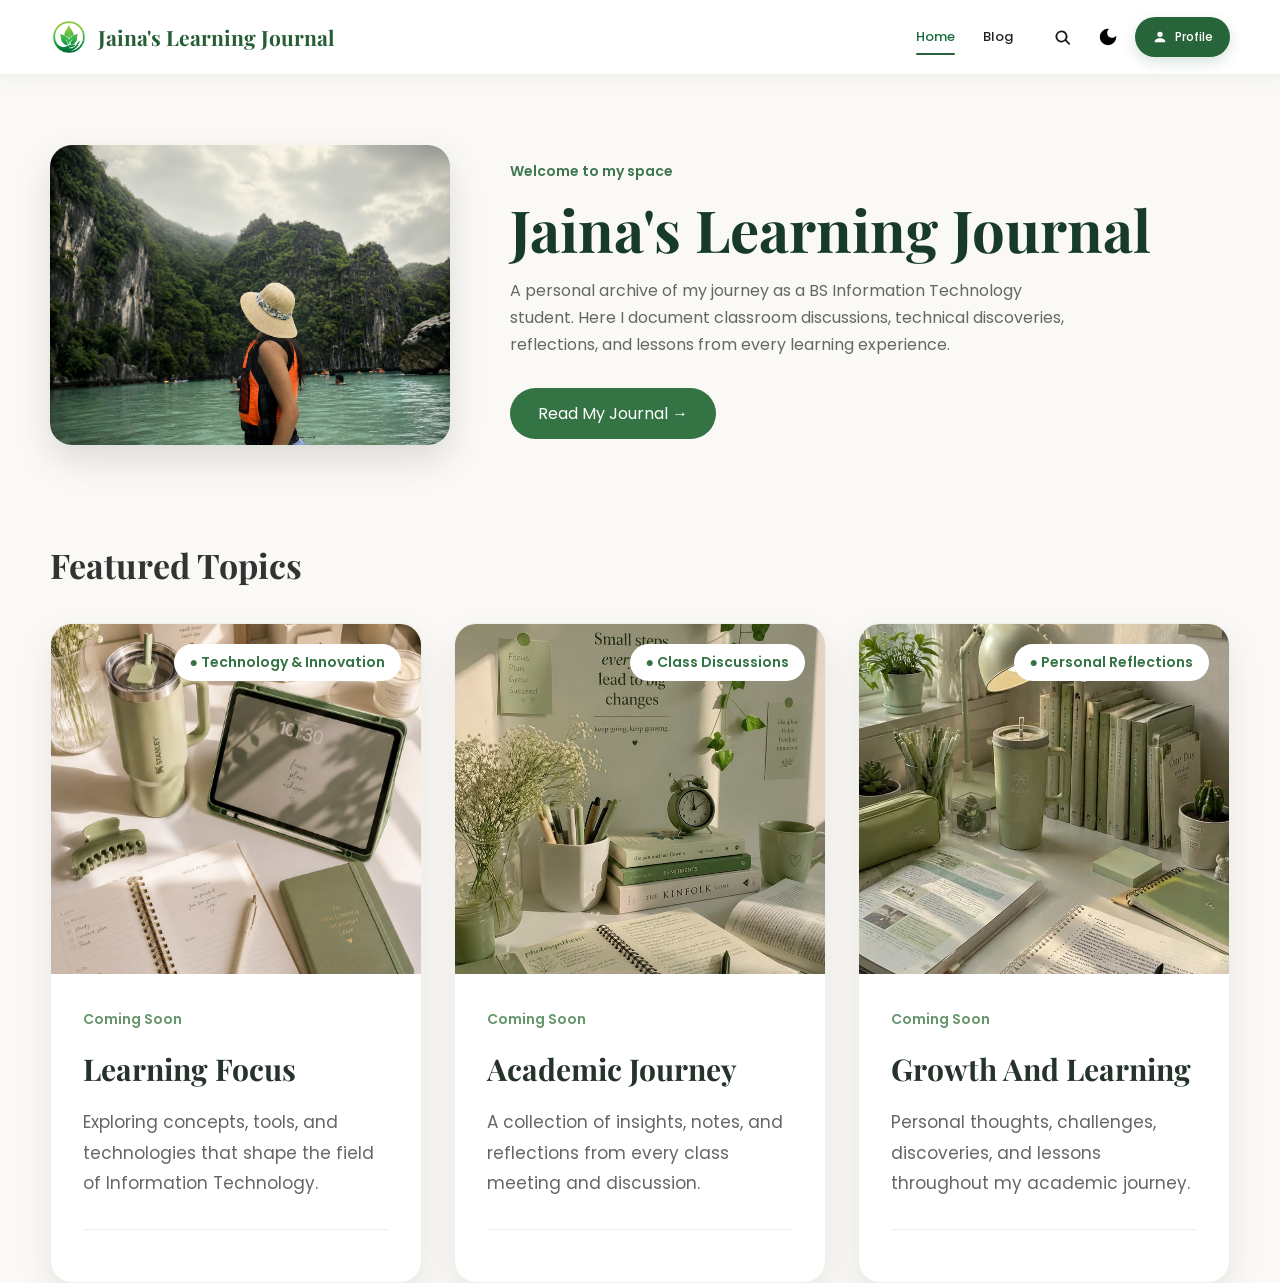
==== commit c4e9421b: "Updated homepage and profile" ====
--- a/index.html
+++ b/index.html
@@ -149,7 +149,7 @@
     <div class="section-header">
 
         <h2>
-            Latest Journal Entries
+    Featured Topics
         </h2>
 
 
@@ -172,7 +172,8 @@
 
 
                 <span>
-                    ● Week 1
+                    ● Technology & Innovation
+
                 </span>
 
             </div>
@@ -183,18 +184,82 @@
 
 
                 <small>
-                    WEEK 1 REFLECTION
+                    Coming Soon
                 </small>
 
 
                 <h3>
-                    Introduction to Computing
+                    Learning Focus
+
                 </h3>
 
 
 
                 <p>
-                    My first class discussion, I was introduced to the fundamentals of computing, including how computers process data.
+                    Exploring concepts, tools, and technologies that shape the field of Information Technology.
+
+
+
+                <div class="journal-footer">
+
+
+                    <a href="blog.html">
+                        
+                    </a>
+
+
+                    <span>
+                        
+                    </span>
+
+
+                </div>
+
+
+            </div>
+
+
+        </article>
+
+
+
+
+
+        <!-- WEEK 2 -->
+
+        <article class="journal-card">
+
+
+            <div class="journal-image">
+
+                <img src="images/journal/post2.png">
+
+
+                <span>
+                    ● Class Discussions
+
+                </span>
+
+            </div>
+
+
+
+            <div class="journal-body">
+
+
+                <small>
+                    Coming Soon
+                </small>
+
+
+                <h3>
+                    Academic Journey
+                </h3>
+
+
+
+                <p>
+                    A collection of insights, notes, and reflections from every class meeting and discussion.
                 </p>
 
 
@@ -208,7 +273,7 @@
 
 
                     <span>
-                        ◷ 5 min read
+                        
                     </span>
 
 
@@ -224,18 +289,20 @@
 
 
 
-        <!-- WEEK 2 -->
+
+        <!-- WEEK 3 -->
 
         <article class="journal-card">
 
 
             <div class="journal-image">
 
-                <img src="images/journal/post2.png">
+                <img src="images/journal/post3.png">
 
 
                 <span>
-                    ● Week 2
+                    ● Personal Reflections
+
                 </span>
 
             </div>
@@ -246,20 +313,18 @@
 
 
                 <small>
-                    WEEK 2 REFLECTION
+                    Coming Soon
                 </small>
 
 
                 <h3>
-                    Computer Ethics
+                    Growth And Learning
                 </h3>
 
 
 
                 <p>
-                    Exploring ethical responsibilities in information
-                    technology. It made me realize that technology
-                    must always be used wisely and responsibly.
+                  Personal thoughts, challenges, discoveries, and lessons throughout my academic journey.
                 </p>
 
 
@@ -273,7 +338,7 @@
 
 
                     <span>
-                        ◷ 4 min read
+                        
                     </span>
 
 
@@ -287,78 +352,14 @@
 
 
 
-
-
-
-        <!-- WEEK 3 -->
-
-        <article class="journal-card">
-
-
-            <div class="journal-image">
-
-                <img src="images/journal/post3.png">
-
-
-                <span>
-                    ● Week 3
-                </span>
-
-            </div>
-
-
-
-            <div class="journal-body">
-
-
-                <small>
-                    WEEK 3 REFLECTION
-                </small>
-
-
-                <h3>
-                    Organizational Context
-                </h3>
-
-
-
-                <p>
-                    Understanding how technology works inside
-                    organizations and supports their goals
-                    and operations.
-                </p>
-
-
-
-                <div class="journal-footer">
-
-
-                    <a href="blog.html">
-                        
-                    </a>
-
-
-                    <span>
-                        ◷ 6 min read
-                    </span>
-
-
-                </div>
-
-
-            </div>
-
-
-        </article>
-
-
-
     </div>
 
 
 </section>
 
+
+
     <script src="js/script.js"></script>
 
 </body>
-</html>+</html>
--- a/css/style.css
+++ b/css/style.css
@@ -731,6 +731,7 @@
     background:#408750;
 }
 
+
 /* Footer */
 
 body.dark-mode footer{
@@ -2122,4 +2123,84 @@
 
     color:#666;
 
+}   
+/* =========================
+   SEARCH OVERLAY
+========================= */
+
+
+.search-overlay{
+
+    position:fixed;
+
+    top:0;
+    left:0;
+
+    width:100%;
+    height:100%;
+
+    background:rgba(0,0,0,.5);
+
+    display:none;
+
+    justify-content:center;
+
+    align-items:flex-start;
+
+    padding-top:120px;
+
+    z-index:999;
+
+}
+
+
+
+.search-overlay.active{
+
+    display:flex;
+
+}
+
+
+
+.search-box{
+
+    background:white;
+
+    width:400px;
+
+    padding:20px;
+
+    border-radius:20px;
+
+    display:flex;
+
+    gap:10px;
+
+}
+
+
+
+.search-box input{
+
+    flex:1;
+
+    border:none;
+
+    outline:none;
+
+    font-size:16px;
+
+}
+
+
+
+.search-box button{
+
+    border:none;
+
+    background:none;
+
+    cursor:pointer;
+
 }
--- a/css/responsive.css
+++ b/css/responsive.css
@@ -185,4 +185,248 @@
         width:34px;
         height:34px;
     }
+}
+/* =====================================
+   HOME MOBILE RESPONSIVE
+===================================== */
+
+
+@media (max-width:768px){
+
+
+/* HERO */
+
+.home-hero{
+
+    width:90%;
+
+    margin:40px auto;
+
+    display:flex;
+
+    flex-direction:column;
+
+    text-align:center;
+
+    gap:25px;
+
+}
+
+
+
+.home-hero-image img{
+
+    width:100%;
+
+    max-width:350px;
+
+    height:260px;
+
+    object-fit:cover;
+
+    border-radius:25px;
+
+}
+
+
+
+.home-hero-content h1{
+
+    font-size:42px;
+
+    line-height:1.2;
+
+}
+
+
+
+.home-hero-content h3{
+
+    font-size:16px;
+
+}
+
+
+
+.home-hero-content p{
+
+    font-size:14px;
+
+    line-height:1.7;
+
+}
+
+
+
+/* BUTTON */
+
+.home-hero-content .btn{
+
+    padding:12px 25px;
+
+}
+
+
+
+/* LATEST SECTION */
+
+
+.home-latest{
+
+    width:90%;
+
+    margin:60px auto;
+
+}
+
+
+
+.section-header{
+
+    justify-content:center;
+
+}
+
+
+
+.section-header h2{
+
+    font-size:30px;
+
+    text-align:center;
+
+}
+
+
+
+/* CARDS */
+
+
+.home-post-grid{
+
+    display:flex;
+
+    flex-direction:column;
+
+    gap:25px;
+
+}
+
+
+
+.journal-card{
+
+    width:100%;
+
+}
+
+
+
+.journal-image img{
+
+    height:250px;
+
+}
+
+
+
+.journal-image span{
+
+    top:15px;
+
+    right:15px;
+
+}
+
+
+
+.journal-body{
+
+    padding:25px;
+
+}
+
+
+
+.journal-body h3{
+
+    font-size:25px;
+
+}
+
+
+
+.journal-body p{
+
+    font-size:15px;
+
+    line-height:1.7;
+
+}
+
+
+
+.journal-footer{
+
+    flex-direction:row;
+
+}
+
+
+
+/* FOOTER */
+
+.site-footer{
+
+    margin-top:50px;
+
+}
+
+
+
+.footer-container{
+
+    flex-direction:column;
+
+    text-align:center;
+
+    gap:25px;
+
+}
+
+
+}
+@media (max-width:480px){
+
+
+.home-hero-content h1{
+
+    font-size:34px;
+
+}
+
+
+.journal-image img{
+
+    height:220px;
+
+}
+
+
+.journal-body h3{
+
+    font-size:22px;
+
+}
+
+
+.journal-footer{
+
+    flex-direction:column;
+
+    gap:15px;
+
+}
+
+
 }
